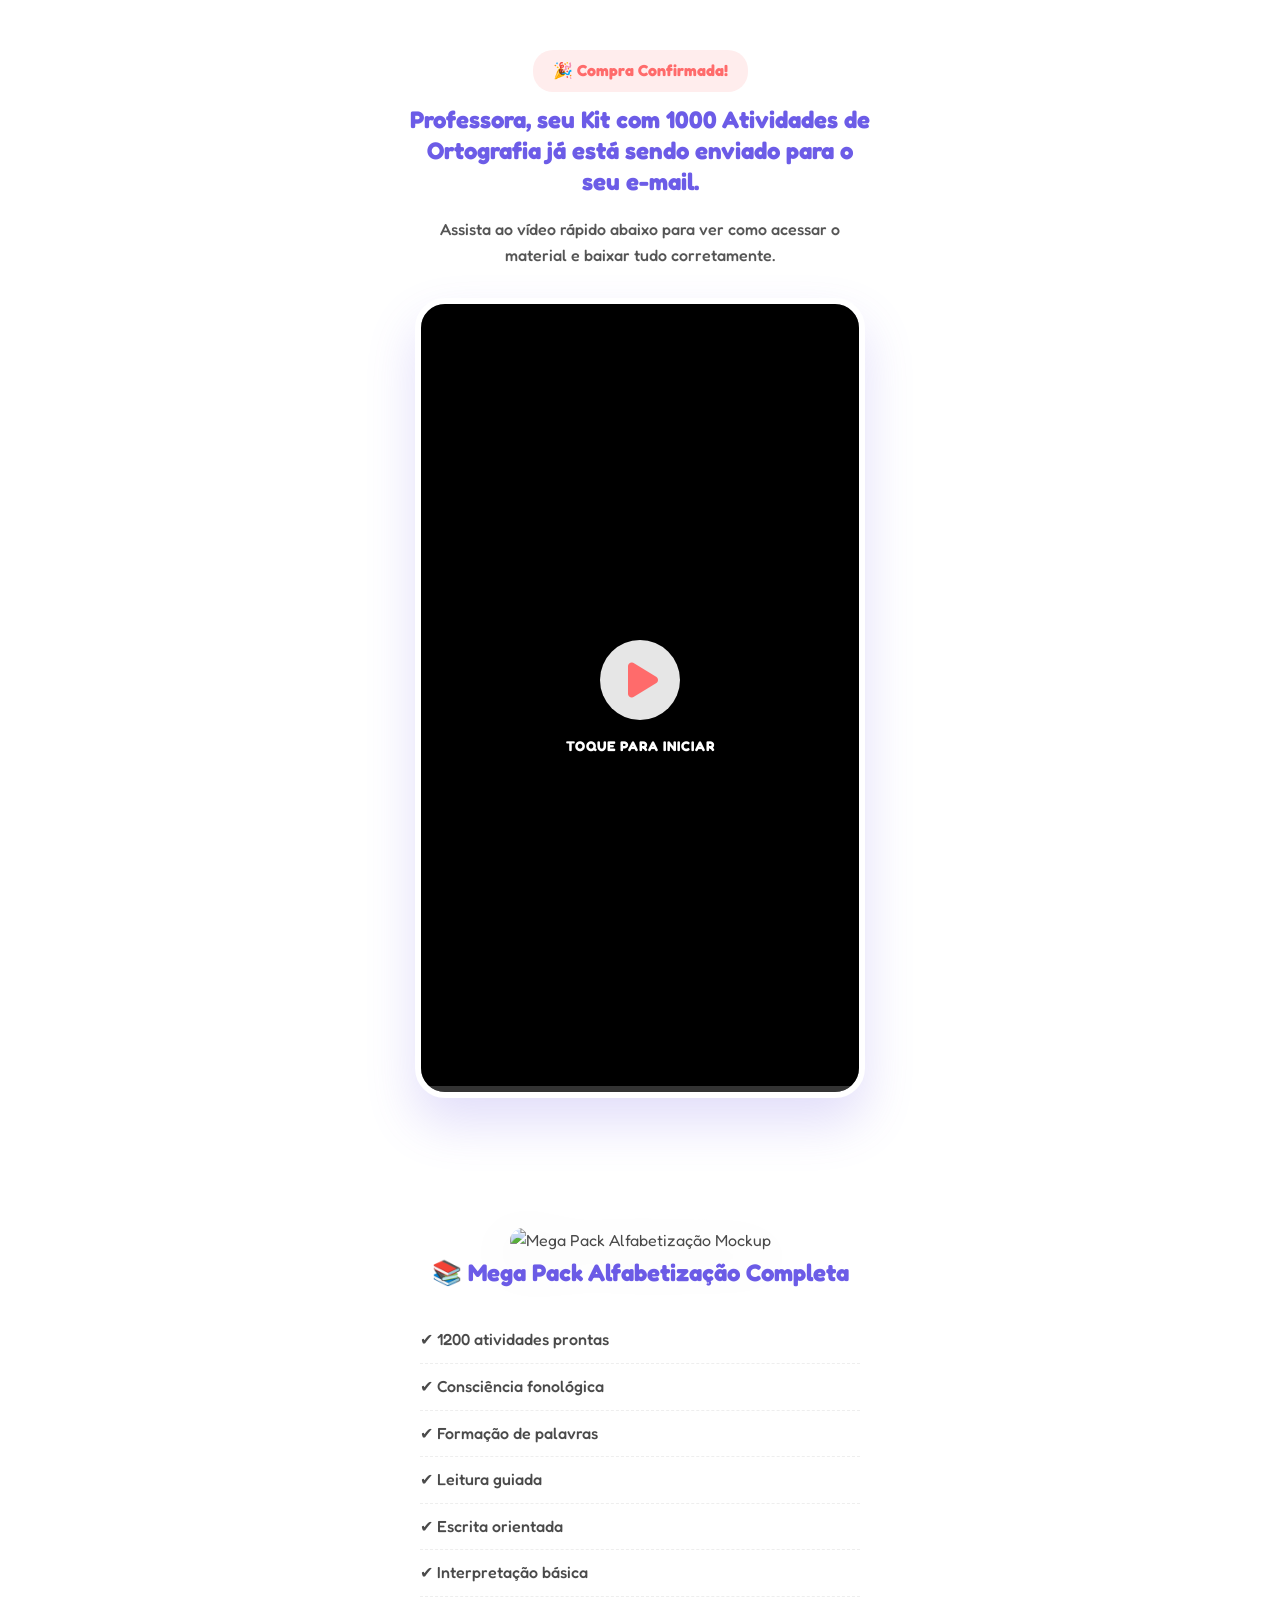
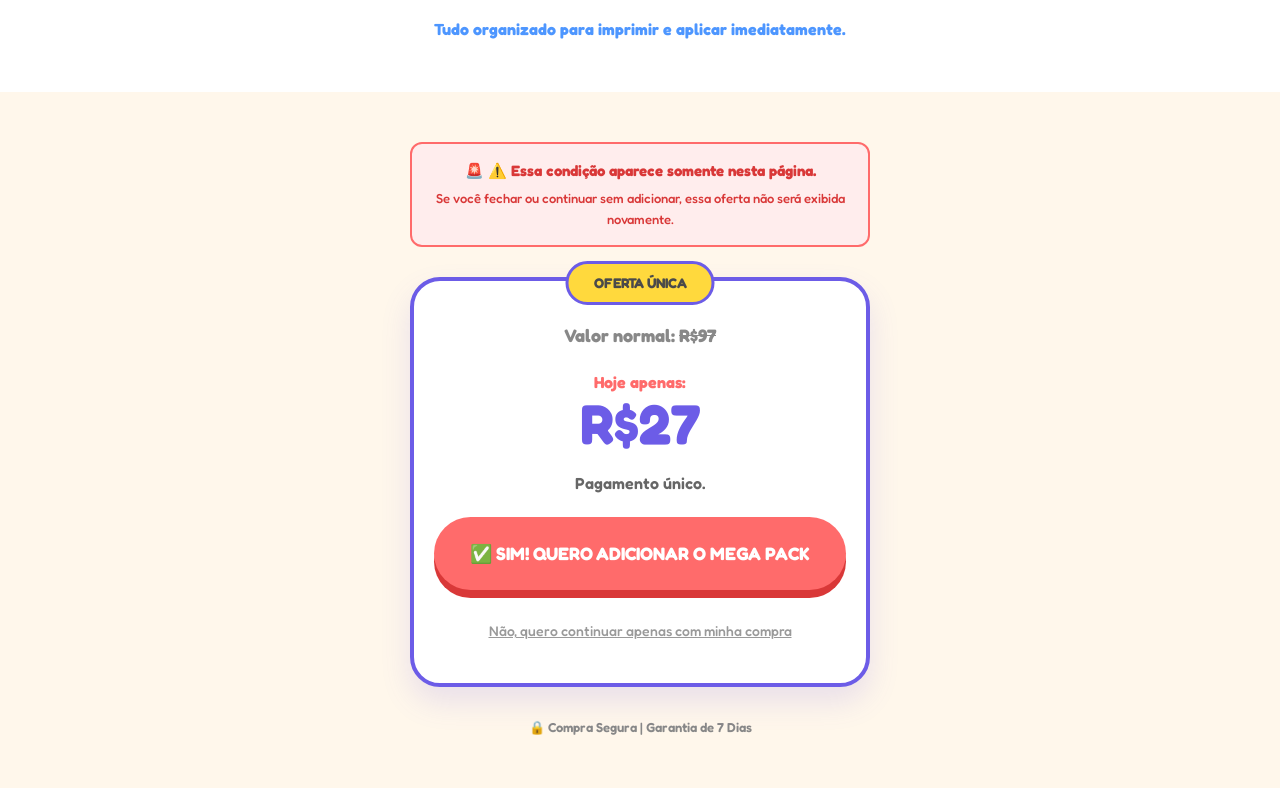
==== index.html @ 6970da21 "Update index.html" ====
<!DOCTYPE html>
<html lang="pt-br">

<head>
    <meta charset="UTF-8">
    <meta name="viewport" content="width=device-width, initial-scale=1.0, maximum-scale=1.0, user-scalable=no">
    <title>Oferta Especial - Mega Pack Alfabetização</title>
    <link rel="preconnect" href="https://fonts.googleapis.com">
    <link rel="preconnect" href="https://fonts.gstatic.com" crossorigin>
    <link
        href="https://fonts.googleapis.com/css2?family=Fredoka:wght@400;500;600;700&family=Lexend:wght@300;400;600;800&display=swap"
        rel="stylesheet">
    <link rel="stylesheet" href="https://cdnjs.cloudflare.com/ajax/libs/font-awesome/6.0.0/css/all.min.css">
    <link rel="stylesheet" href="style.css">

    <!-- Utmify Scripts -->
    <script src="https://cdn.utmify.com.br/scripts/utms/latest.js" data-utmify-prevent-xcod-sck
        data-utmify-prevent-subids async defer></script>
    <script>
        window.pixelId = "69a5c785768a4f2d3454760c";
        var a = document.createElement("script");
        a.setAttribute("async", "");
        a.setAttribute("defer", "");
        a.setAttribute("src", "https://cdn.utmify.com.br/scripts/pixel/pixel.js");
        document.head.appendChild(a);
    </script>
</head>

<body>

    <!-- 1. HEADLINE (CONFIRMAÇÃO + PREPARAÇÃO) -->
    <header class="section hero confirmation">
        <div class="container">
            <p class="pre-headline">🎉 Compra Confirmada!</p>
            <h1 class="headline">Professora, seu Kit com 1000 Atividades de Ortografia já está sendo enviado para o seu
                e-mail.</h1>
            <p class="subheadline">Assista ao vídeo rápido abaixo para ver como acessar o material e baixar tudo
                corretamente.</p>

            <!-- 2. MINI VSL -->
            <div class="video-container">
                <video id="vsl-video" preload="metadata" playsinline>
                    <source src="vslobrigado.mp4" type="video/mp4">
                    Seu navegador não suporta vídeos.
                </video>

                <!-- Play Overlay -->
                <div id="play-overlay" class="vsl-overlay active">
                    <div class="play-button">
                        <i class="fas fa-play"></i>
                    </div>
                    <p>Toque para iniciar</p>
                </div>

                <!-- Pause State Indicator -->
                <div id="pause-overlay" class="vsl-overlay inactive">
                    <p>Clique para continuar assistindo</p>
                </div>

                <!-- Progress Bar Container -->
                <div class="progress-container">
                    <div id="video-progress" class="progress-bar"></div>
                </div>
            </div>
        </div>
    </header>

    <!-- 3. SEÇÃO VISUAL DO PRODUTO -->
    <section class="section solution product-presentation">
        <div class="container">
            <div class="main-image-container">
                <img src="https://i.imgur.com/roIaT42.png" alt="Mega Pack Alfabetização Mockup" class="main-mockup">
            </div>

            <h2 class="section-title">📚 Mega Pack Alfabetização Completa</h2>
            <ul class="check-bullets modern-list">
                <li>✔ 1200 atividades prontas</li>
                <li>✔ Consciência fonológica</li>
                <li>✔ Formação de palavras</li>
                <li>✔ Leitura guiada</li>
                <li>✔ Escrita orientada</li>
                <li>✔ Interpretação básica</li>
            </ul>
            <p class="closing-statement">Tudo organizado para imprimir e aplicar imediatamente.</p>
        </div>
    </section>

    <!-- 4. OFERTA / 5. URGÊNCIA -->
    <section id="oferta" class="section offer upsell-offer">
        <div class="container">
            <div class="urgency-banner">
                <p>🚨 ⚠️ Essa condição aparece somente nesta página.</p>
                <p class="small">Se você fechar ou continuar sem adicionar, essa oferta não será exibida novamente.</p>
            </div>

            <div class="plan-card premium upsell-card">
                <div class="best-value">OFERTA ÚNICA</div>
                <h3 class="plan-name">Valor normal: <span class="old-price-line">R$97</span></h3>
                <div class="plan-price">
                    <span class="info-label">Hoje apenas:</span>
                    <span class="price-value">R$27</span>
                </div>
                <p class="payment-info">Pagamento único.</p>

                <!-- 6. BOTÕES -->
                <a href="https://www.ggcheckout.com/checkout/v5/a3pT1JAjttozVhWtSZjV" class="cta-button pulse big-cta">✅ SIM!
                    QUERO ADICIONAR O MEGA PACK</a>
                <a href="#" class="decline-link">Não, quero continuar apenas com minha compra</a>
            </div>

            <p class="microcopy">🔒 Compra Segura | Garantia de 7 Dias</p>
        </div>
    </section>

    <script src="scripts.js"></script>
</body>


</html>
---- style.css ----
:root {
    --primary: #FF6B6B;
    /* Playful Red/Coral */
    --secondary: #4D96FF;
    /* Sky Blue */
    --accent: #FFD93D;
    /* Sunny Yellow */
    --text: #4A4A4A;
    /* Softer text color */
    --light-bg: #F4F7FE;
    /* Soft light blue/grey bg */
    --dark-bg: #6C5CE7;
    /* Playful Purple */
    --danger: #FF6B6B;
    --success: #1DD1A1;
    /* Fun Green */
    --white: #FFFFFF;
    --shadow: 0 8px 25px rgba(0, 0, 0, 0.08);
}

* {
    margin: 0;
    padding: 0;
    box-sizing: border-box;
    -webkit-tap-highlight-color: transparent;
}

html {
    scroll-behavior: smooth;
}

body {
    font-family: 'Fredoka', 'Lexend', sans-serif;
    color: var(--text);
    background: var(--light-bg);
    line-height: 1.6;
    overflow-x: hidden;
}

.container {
    width: 100%;
    max-width: 500px;
    margin: 0 auto;
    padding: 0 20px;
}

.section {
    padding: 50px 0;
    text-align: center;
    position: relative;
    background: var(--white);
}

/* Typography */
.headline {
    font-size: 24px;
    font-weight: 700;
    line-height: 1.3;
    margin-bottom: 20px;
    color: var(--dark-bg);
}

.pre-headline {
    font-size: 16px;
    color: var(--primary);
    font-weight: 700;
    margin-bottom: 12px;
    background: #FFEDED;
    display: inline-block;
    padding: 8px 20px;
    border-radius: 20px;
}

.subheadline {
    font-size: 16px;
    color: #555;
    margin-bottom: 30px;
    font-weight: 500;
}

.section-title {
    font-size: 24px;
    font-weight: 700;
    margin-bottom: 25px;
    color: var(--dark-bg);
}

/* VSL Container */
.video-container {
    max-width: 450px;
    margin: 30px auto;
    position: relative;
    border-radius: 30px;
    box-shadow: 0 25px 50px rgba(108, 92, 231, 0.2);
    background: #000;
    border: 6px solid #fff;
    overflow: hidden;
    aspect-ratio: 9/16;
    cursor: pointer;
}

#vsl-video {
    width: 100%;
    height: 100%;
    object-fit: cover;
}

.vsl-overlay {
    position: absolute;
    top: 0;
    left: 0;
    width: 100%;
    height: 100%;
    display: flex;
    flex-direction: column;
    justify-content: center;
    align-items: center;
    background: rgba(0, 0, 0, 0.4);
    transition: opacity 0.3s ease, visibility 0.3s ease;
    z-index: 5;
}

.vsl-overlay.active {
    opacity: 1;
    visibility: visible;
}

.vsl-overlay.inactive {
    opacity: 0;
    visibility: hidden;
    pointer-events: none;
}

.play-button {
    width: 80px;
    height: 80px;
    background: rgba(255, 255, 255, 0.9);
    border-radius: 50%;
    display: flex;
    justify-content: center;
    align-items: center;
    margin-bottom: 15px;
    box-shadow: 0 0 20px rgba(0, 0, 0, 0.2);
}

.play-button i {
    color: var(--primary);
    font-size: 2.5rem;
    margin-left: 5px;
}

.vsl-overlay p {
    color: white;
    font-weight: 800;
    text-transform: uppercase;
    letter-spacing: 1px;
    text-shadow: 0 2px 4px rgba(0, 0, 0, 0.5);
    font-size: 14px;
}

.progress-container {
    position: absolute;
    bottom: 0;
    left: 0;
    width: 100%;
    height: 6px;
    background: rgba(255, 255, 255, 0.2);
    z-index: 10;
}

.progress-bar {
    width: 0%;
    height: 100%;
    background: var(--success);
    transition: width 0.1s linear;
}

.main-mockup {
    max-width: 100%;
    height: auto;
    border-radius: 16px;
    filter: drop-shadow(0 15px 25px rgba(0, 0, 0, 0.12));
    animation: float-mockup 5s ease-in-out infinite;
}

@keyframes float-mockup {
    0% {
        transform: translateY(0px) rotate(0deg);
    }

    50% {
        transform: translateY(-12px) rotate(1deg);
    }

    100% {
        transform: translateY(0px) rotate(0deg);
    }
}

/* Horizontal List for Product */
.modern-list {
    list-style: none;
    text-align: left;
    margin: 20px 0;
    padding: 0 10px;
}

.modern-list li {
    padding: 10px 0;
    border-bottom: 1px dashed #eee;
    font-weight: 500;
    color: var(--text);
}

.closing-statement {
    font-weight: 700;
    color: var(--secondary);
    margin-top: 15px;
}

/* Offer & Urgency */
.upsell-offer {
    background: #FFF7EB;
}

.urgency-banner {
    background: #FFEDED;
    border: 2px solid var(--primary);
    padding: 15px;
    border-radius: 12px;
    margin-bottom: 30px;
    color: #D93838;
}

.urgency-banner p {
    font-weight: 700;
    font-size: 15px;
}

.urgency-banner .small {
    font-size: 13px;
    font-weight: 500;
    margin-top: 5px;
}

.upsell-card {
    background: #fff;
    padding: 40px 20px;
    border-radius: 30px;
    border: 4px solid var(--dark-bg);
    position: relative;
    box-shadow: 0 15px 30px rgba(108, 92, 231, 0.15);
}

.best-value {
    position: absolute;
    top: -20px;
    left: 50%;
    transform: translateX(-50%);
    background: var(--accent);
    color: var(--text);
    padding: 8px 25px;
    border-radius: 30px;
    font-size: 14px;
    font-weight: 800;
    border: 3px solid var(--dark-bg);
    white-space: nowrap;
}

.plan-name {
    font-size: 18px;
    color: #888;
}

.old-price-line {
    text-decoration: line-through;
}

.plan-price {
    display: flex;
    flex-direction: column;
    margin: 20px 0;
}

.price-value {
    font-size: 56px;
    font-weight: 800;
    color: var(--dark-bg);
    line-height: 1;
}

.info-label {
    font-size: 16px;
    font-weight: 700;
    color: var(--primary);
}

.payment-info {
    font-weight: 600;
    color: #666;
    margin-bottom: 20px;
}

/* Buttons */
.cta-button {
    display: block;
    width: 100%;
    padding: 22px;
    background: var(--primary);
    color: var(--white);
    text-decoration: none;
    font-weight: 700;
    font-size: 18px;
    border-radius: 100px;
    box-shadow: 0 8px 0 #D93838;
    margin: 20px 0;
    transition: all 0.1s ease;
    text-transform: uppercase;
}

.cta-button:active {
    transform: translateY(8px);
    box-shadow: 0 0px 0 #D93838;
}

.cta-button.pulse {
    animation: bounce-pulse 2s infinite;
}

@keyframes bounce-pulse {

    0%,
    100% {
        transform: scale(1);
    }

    50% {
        transform: scale(1.04);
    }
}

.decline-link {
    display: inline-block;
    color: #999;
    text-decoration: underline;
    font-size: 14px;
    font-weight: 500;
    margin-top: 10px;
}

.microcopy {
    font-size: 13px;
    font-weight: 600;
    color: #888;
    margin-top: 30px;
}

/* Responsive adjustments */
@media (max-width: 400px) {
    .headline {
        font-size: 20px;
    }

    .price-value {
        font-size: 48px;
    }
}
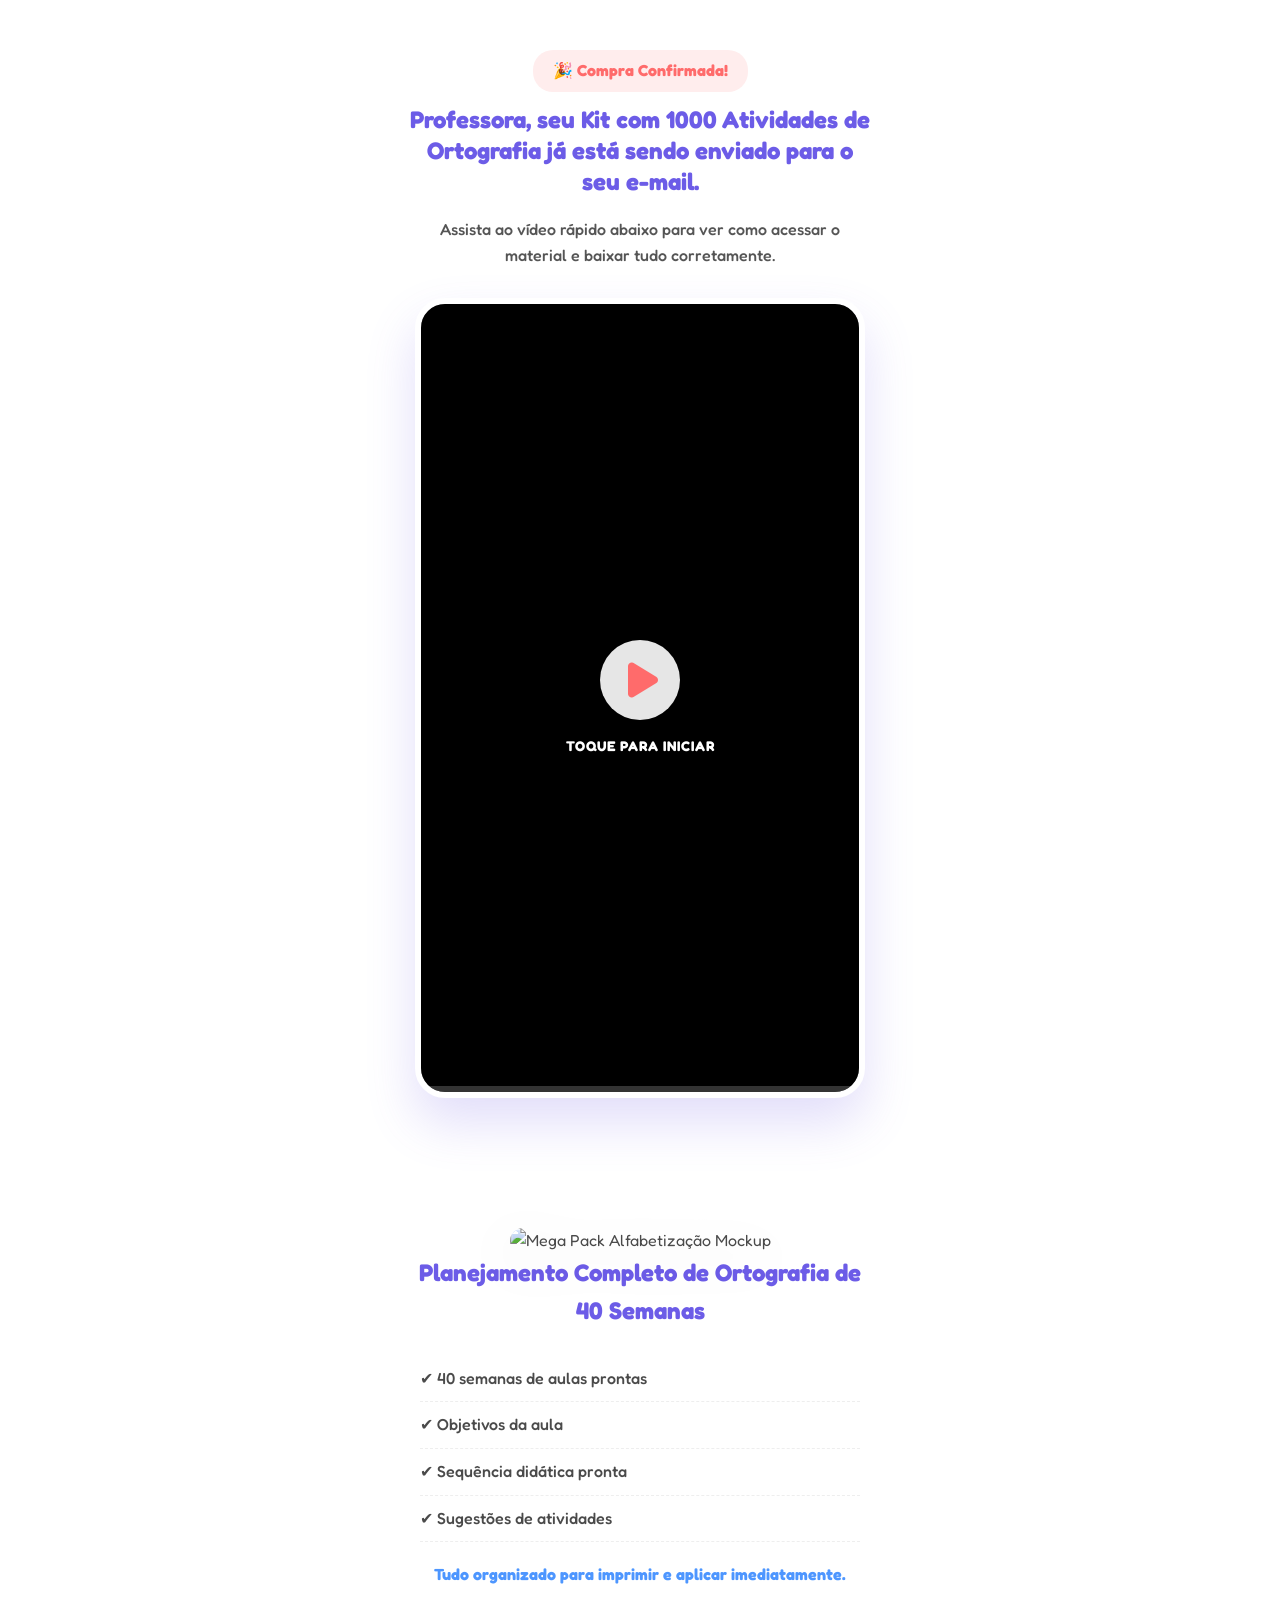
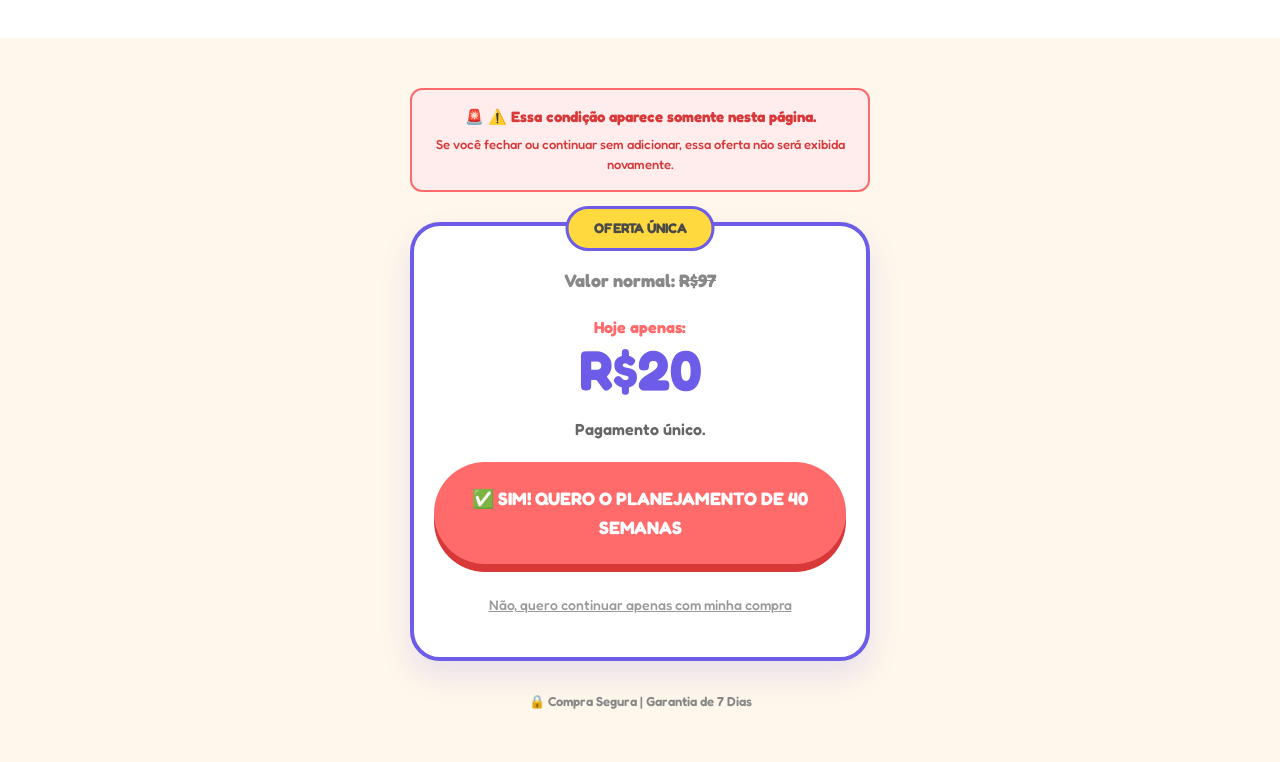
==== commit 7c11f31a: "Update index.html" ====
--- a/index.html
+++ b/index.html
@@ -4,7 +4,7 @@
 <head>
     <meta charset="UTF-8">
     <meta name="viewport" content="width=device-width, initial-scale=1.0, maximum-scale=1.0, user-scalable=no">
-    <title>Oferta Especial - Mega Pack Alfabetização</title>
+    <title>Oferta Especial - Planejamento Completo de Ortografia</title>
     <link rel="preconnect" href="https://fonts.googleapis.com">
     <link rel="preconnect" href="https://fonts.gstatic.com" crossorigin>
     <link
@@ -72,14 +72,12 @@
                 <img src="https://i.imgur.com/roIaT42.png" alt="Mega Pack Alfabetização Mockup" class="main-mockup">
             </div>
 
-            <h2 class="section-title">📚 Mega Pack Alfabetização Completa</h2>
+            <h2 class="section-title">Planejamento Completo de Ortografia de 40 Semanas</h2>
             <ul class="check-bullets modern-list">
-                <li>✔ 1200 atividades prontas</li>
-                <li>✔ Consciência fonológica</li>
-                <li>✔ Formação de palavras</li>
-                <li>✔ Leitura guiada</li>
-                <li>✔ Escrita orientada</li>
-                <li>✔ Interpretação básica</li>
+                <li>✔ 40 semanas de aulas prontas</li>
+                <li>✔ Objetivos da aula</li>
+                <li>✔ Sequência didática pronta</li>
+                <li>✔ Sugestões de atividades</li>
             </ul>
             <p class="closing-statement">Tudo organizado para imprimir e aplicar imediatamente.</p>
         </div>
@@ -98,13 +96,13 @@
                 <h3 class="plan-name">Valor normal: <span class="old-price-line">R$97</span></h3>
                 <div class="plan-price">
                     <span class="info-label">Hoje apenas:</span>
-                    <span class="price-value">R$27</span>
+                    <span class="price-value">R$20</span>
                 </div>
                 <p class="payment-info">Pagamento único.</p>
 
                 <!-- 6. BOTÕES -->
-                <a href="https://www.ggcheckout.com/checkout/v5/a3pT1JAjttozVhWtSZjV" class="cta-button pulse big-cta">✅ SIM!
-                    QUERO ADICIONAR O MEGA PACK</a>
+                <a href="https://checkout.simplesdigital.shop/VCCL1O8SCUGG" class="cta-button pulse big-cta">✅ SIM!
+                    QUERO O PLANEJAMENTO DE 40 SEMANAS</a>
                 <a href="#" class="decline-link">Não, quero continuar apenas com minha compra</a>
             </div>
 
@@ -118,3 +116,5 @@
 
 </html>
 
+
+
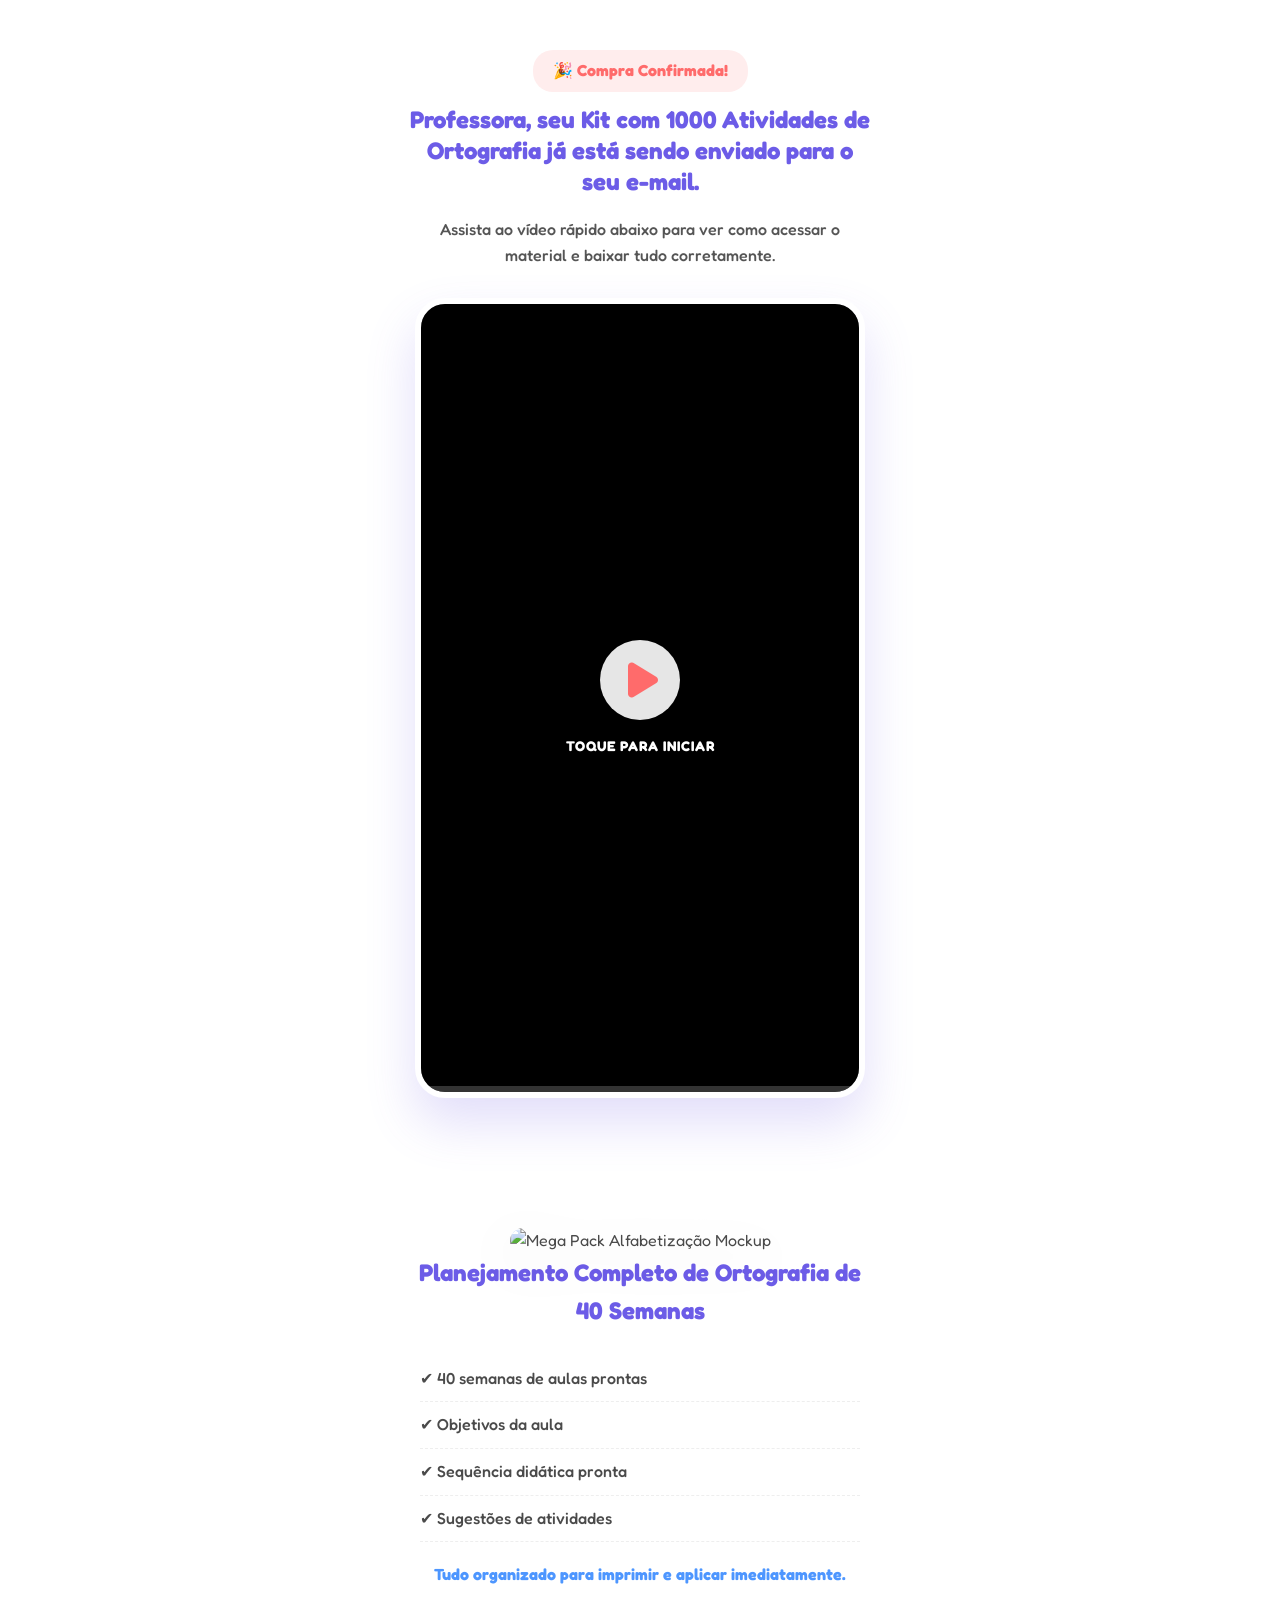
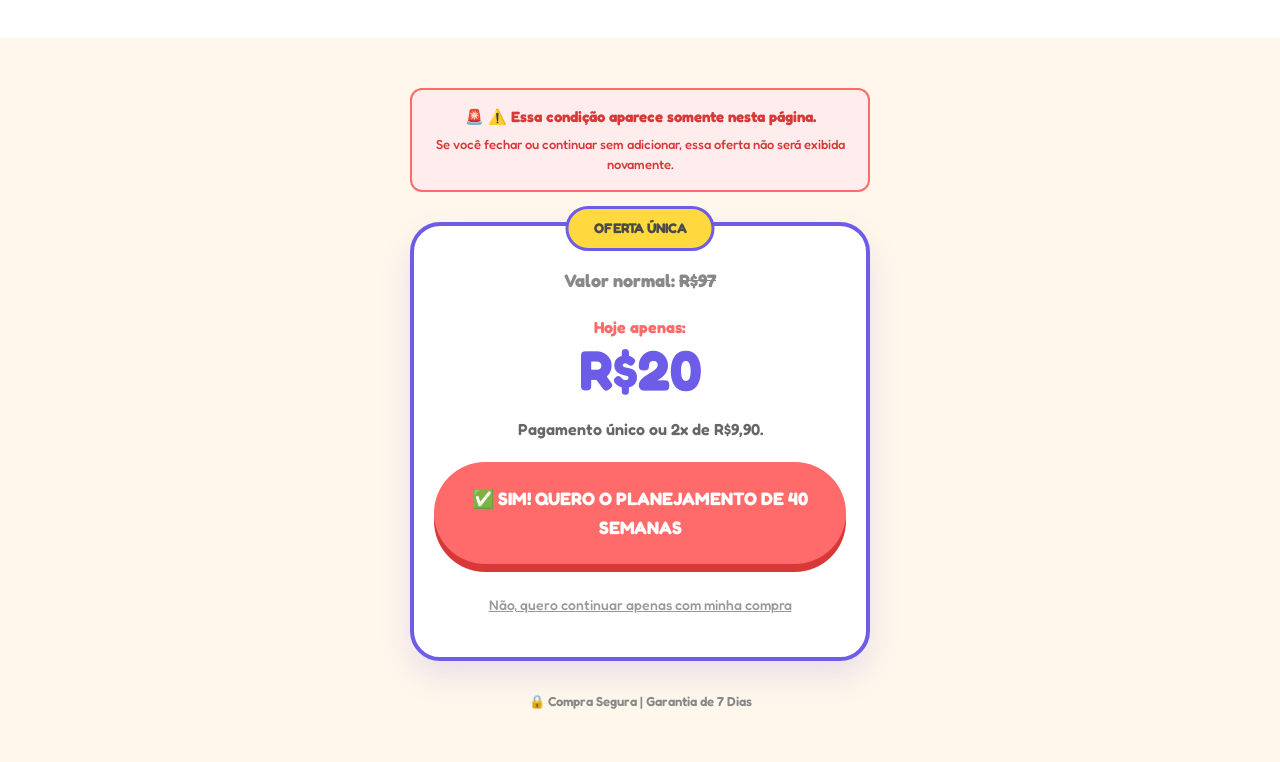
==== commit 159c856a: "Update index.html" ====
--- a/index.html
+++ b/index.html
@@ -98,7 +98,7 @@
                     <span class="info-label">Hoje apenas:</span>
                     <span class="price-value">R$20</span>
                 </div>
-                <p class="payment-info">Pagamento único.</p>
+                <p class="payment-info">Pagamento único ou 2x de R$9,90.</p>
 
                 <!-- 6. BOTÕES -->
                 <a href="https://checkout.simplesdigital.shop/VCCL1O8SCUGG" class="cta-button pulse big-cta">✅ SIM!
@@ -118,3 +118,4 @@
 
 
 
+
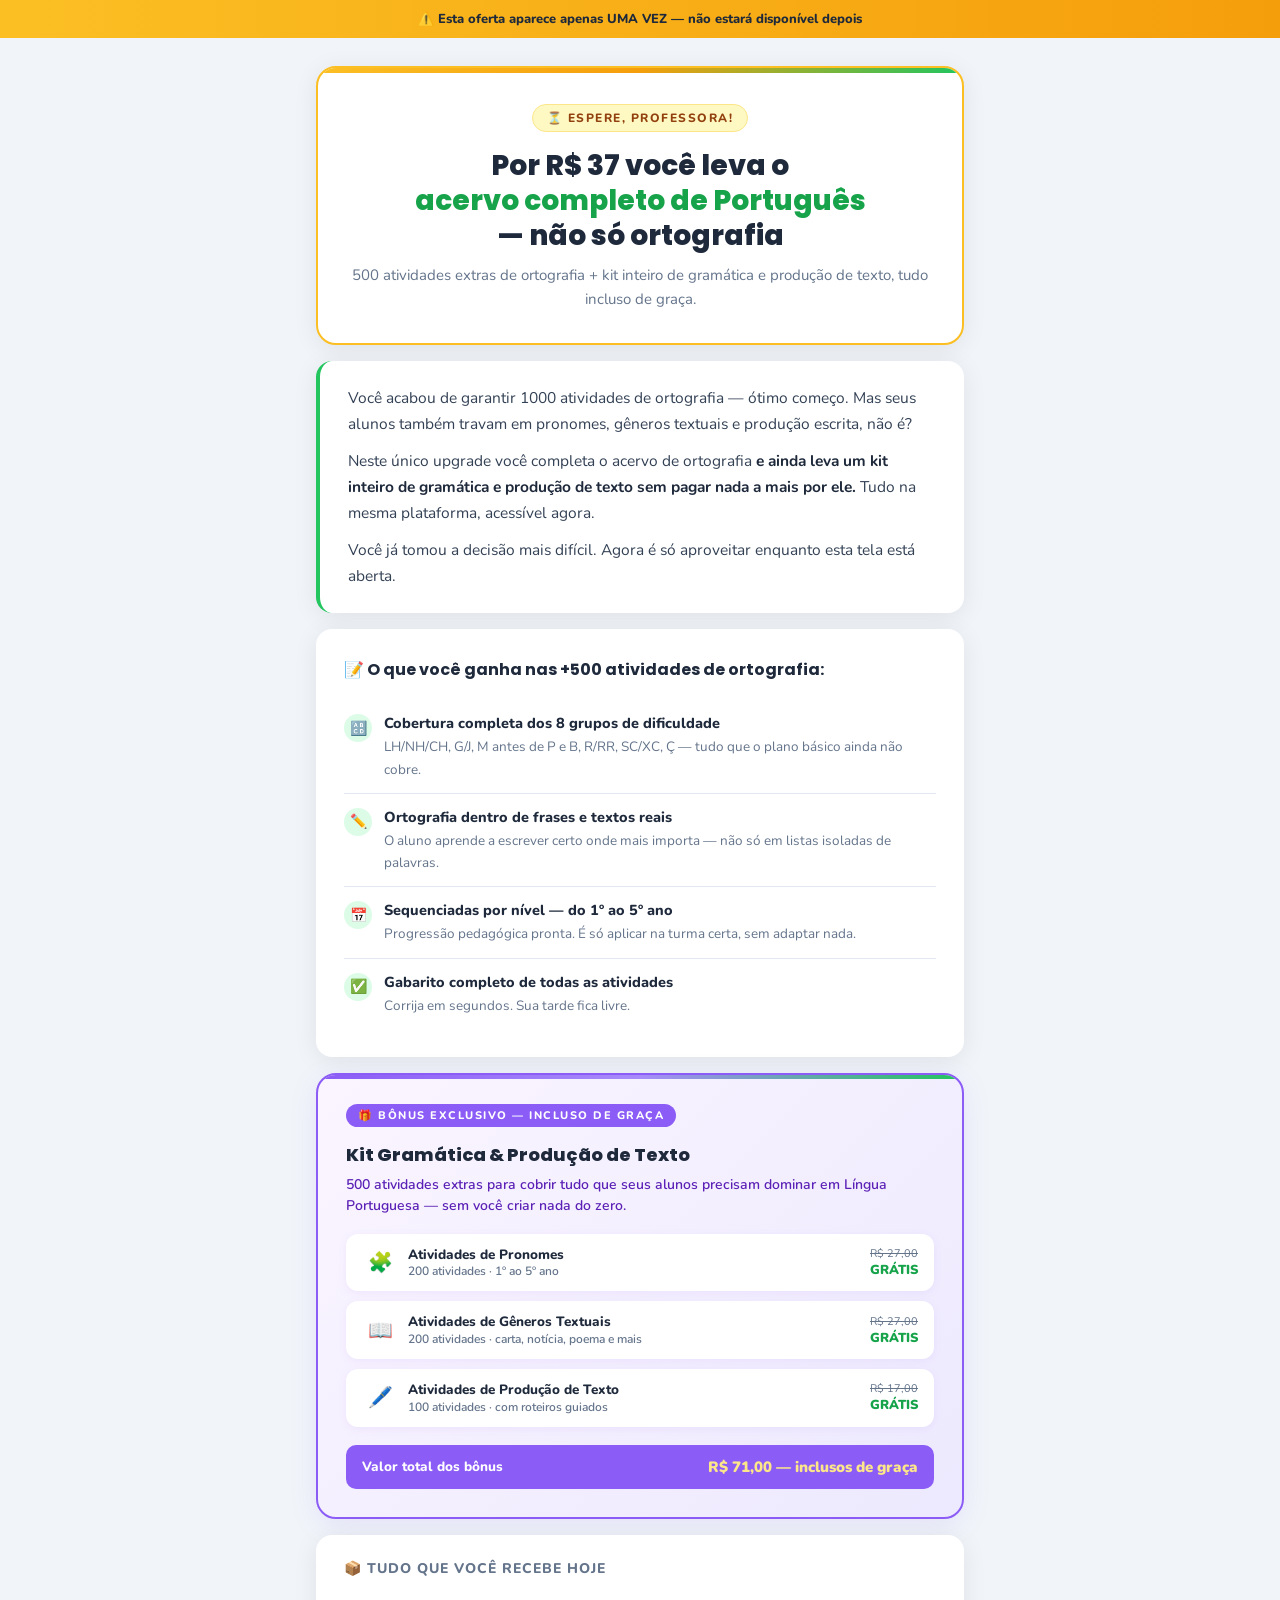
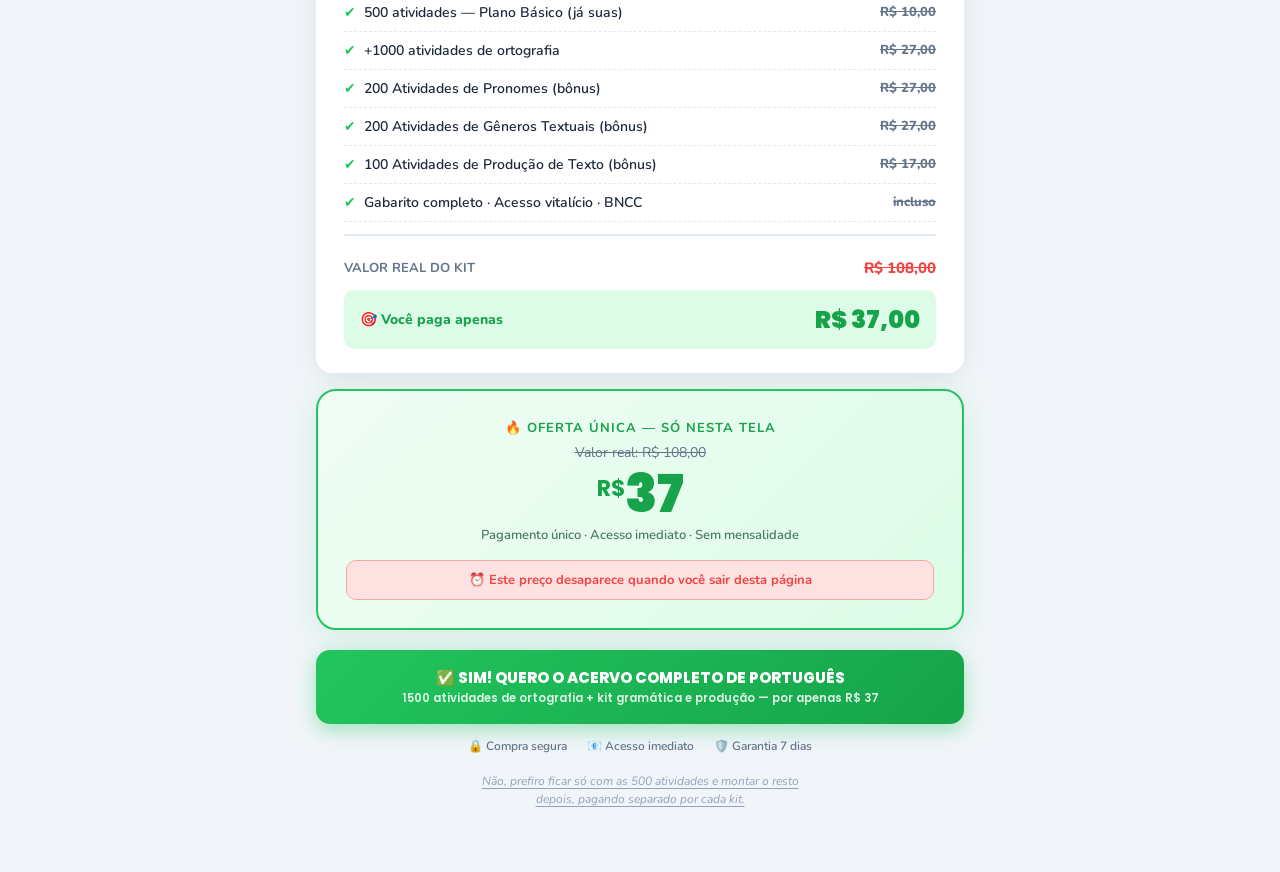
==== commit cf8b8acd: "Add files via upload" ====
--- a/index.html
+++ b/index.html
@@ -1,121 +1,962 @@
-<!DOCTYPE html>
-<html lang="pt-br">
-
-<head>
-    <meta charset="UTF-8">
-    <meta name="viewport" content="width=device-width, initial-scale=1.0, maximum-scale=1.0, user-scalable=no">
-    <title>Oferta Especial - Planejamento Completo de Ortografia</title>
-    <link rel="preconnect" href="https://fonts.googleapis.com">
-    <link rel="preconnect" href="https://fonts.gstatic.com" crossorigin>
-    <link
-        href="https://fonts.googleapis.com/css2?family=Fredoka:wght@400;500;600;700&family=Lexend:wght@300;400;600;800&display=swap"
-        rel="stylesheet">
-    <link rel="stylesheet" href="https://cdnjs.cloudflare.com/ajax/libs/font-awesome/6.0.0/css/all.min.css">
-    <link rel="stylesheet" href="style.css">
-
-    <!-- Utmify Scripts -->
-    <script src="https://cdn.utmify.com.br/scripts/utms/latest.js" data-utmify-prevent-xcod-sck
-        data-utmify-prevent-subids async defer></script>
-    <script>
-        window.pixelId = "69a5c785768a4f2d3454760c";
-        var a = document.createElement("script");
-        a.setAttribute("async", "");
-        a.setAttribute("defer", "");
-        a.setAttribute("src", "https://cdn.utmify.com.br/scripts/pixel/pixel.js");
-        document.head.appendChild(a);
-    </script>
-</head>
-
-<body>
-
-    <!-- 1. HEADLINE (CONFIRMAÇÃO + PREPARAÇÃO) -->
-    <header class="section hero confirmation">
-        <div class="container">
-            <p class="pre-headline">🎉 Compra Confirmada!</p>
-            <h1 class="headline">Professora, seu Kit com 1000 Atividades de Ortografia já está sendo enviado para o seu
-                e-mail.</h1>
-            <p class="subheadline">Assista ao vídeo rápido abaixo para ver como acessar o material e baixar tudo
-                corretamente.</p>
-
-            <!-- 2. MINI VSL -->
-            <div class="video-container">
-                <video id="vsl-video" preload="metadata" playsinline>
-                    <source src="vslobrigado.mp4" type="video/mp4">
-                    Seu navegador não suporta vídeos.
-                </video>
-
-                <!-- Play Overlay -->
-                <div id="play-overlay" class="vsl-overlay active">
-                    <div class="play-button">
-                        <i class="fas fa-play"></i>
-                    </div>
-                    <p>Toque para iniciar</p>
-                </div>
-
-                <!-- Pause State Indicator -->
-                <div id="pause-overlay" class="vsl-overlay inactive">
-                    <p>Clique para continuar assistindo</p>
-                </div>
-
-                <!-- Progress Bar Container -->
-                <div class="progress-container">
-                    <div id="video-progress" class="progress-bar"></div>
-                </div>
-            </div>
-        </div>
-    </header>
-
-    <!-- 3. SEÇÃO VISUAL DO PRODUTO -->
-    <section class="section solution product-presentation">
-        <div class="container">
-            <div class="main-image-container">
-                <img src="https://i.imgur.com/roIaT42.png" alt="Mega Pack Alfabetização Mockup" class="main-mockup">
-            </div>
-
-            <h2 class="section-title">Planejamento Completo de Ortografia de 40 Semanas</h2>
-            <ul class="check-bullets modern-list">
-                <li>✔ 40 semanas de aulas prontas</li>
-                <li>✔ Objetivos da aula</li>
-                <li>✔ Sequência didática pronta</li>
-                <li>✔ Sugestões de atividades</li>
-            </ul>
-            <p class="closing-statement">Tudo organizado para imprimir e aplicar imediatamente.</p>
-        </div>
-    </section>
-
-    <!-- 4. OFERTA / 5. URGÊNCIA -->
-    <section id="oferta" class="section offer upsell-offer">
-        <div class="container">
-            <div class="urgency-banner">
-                <p>🚨 ⚠️ Essa condição aparece somente nesta página.</p>
-                <p class="small">Se você fechar ou continuar sem adicionar, essa oferta não será exibida novamente.</p>
-            </div>
-
-            <div class="plan-card premium upsell-card">
-                <div class="best-value">OFERTA ÚNICA</div>
-                <h3 class="plan-name">Valor normal: <span class="old-price-line">R$97</span></h3>
-                <div class="plan-price">
-                    <span class="info-label">Hoje apenas:</span>
-                    <span class="price-value">R$20</span>
-                </div>
-                <p class="payment-info">Pagamento único ou 2x de R$9,90.</p>
-
-                <!-- 6. BOTÕES -->
-                <a href="https://checkout.simplesdigital.shop/VCCL1O8SCUGG" class="cta-button pulse big-cta">✅ SIM!
-                    QUERO O PLANEJAMENTO DE 40 SEMANAS</a>
-                <a href="#" class="decline-link">Não, quero continuar apenas com minha compra</a>
-            </div>
-
-            <p class="microcopy">🔒 Compra Segura | Garantia de 7 Dias</p>
-        </div>
-    </section>
-
-    <script src="scripts.js"></script>
-</body>
-
-
-</html>
-
-
-
-
+<!DOCTYPE html>
+<html lang="pt-BR">
+
+<head>
+  <meta charset="UTF-8" />
+  <meta name="viewport" content="width=device-width, initial-scale=1.0" />
+  <title>Espere! Seu Kit Ainda Está Incompleto</title>
+  <style>
+    @import url('https://fonts.googleapis.com/css2?family=Nunito:wght@400;600;700;800;900&family=Poppins:wght@400;600;700;800&display=swap');
+
+    :root {
+      --green: #22c55e;
+      --green-dark: #16a34a;
+      --green-light: #dcfce7;
+      --yellow: #fbbf24;
+      --yellow-light: #fef9c3;
+      --red: #ef4444;
+      --red-light: #fee2e2;
+      --purple: #8b5cf6;
+      --purple-light: #ede9fe;
+      --dark: #1e293b;
+      --gray: #64748b;
+      --white: #ffffff;
+      --border: #e2e8f0;
+      --shadow: 0 4px 24px rgba(0, 0, 0, 0.08);
+    }
+
+    * {
+      box-sizing: border-box;
+      margin: 0;
+      padding: 0;
+    }
+
+    body {
+      font-family: 'Nunito', sans-serif;
+      background: #f1f5f9;
+      color: var(--dark);
+      min-height: 100vh;
+    }
+
+    .top-badge {
+      background: linear-gradient(90deg, #fbbf24, #f59e0b);
+      text-align: center;
+      padding: 10px 16px;
+      font-size: 13px;
+      font-weight: 800;
+      color: #1e293b;
+    }
+
+    .container {
+      max-width: 680px;
+      margin: 0 auto;
+      padding: 0 16px 60px;
+    }
+
+    /* HEADLINE */
+    .headline-block {
+      background: var(--white);
+      border-radius: 20px;
+      padding: 36px 28px 32px;
+      margin-top: 28px;
+      text-align: center;
+      border: 2px solid var(--yellow);
+      box-shadow: var(--shadow);
+      position: relative;
+      overflow: hidden;
+    }
+
+    .headline-block::before {
+      content: '';
+      position: absolute;
+      top: 0;
+      left: 0;
+      right: 0;
+      height: 5px;
+      background: linear-gradient(90deg, #fbbf24, #f59e0b, #22c55e);
+    }
+
+    .wait-tag {
+      display: inline-block;
+      background: var(--yellow-light);
+      color: #92400e;
+      font-size: 12px;
+      font-weight: 800;
+      text-transform: uppercase;
+      letter-spacing: 1.5px;
+      padding: 5px 14px;
+      border-radius: 50px;
+      margin-bottom: 16px;
+      border: 1px solid #fde68a;
+    }
+
+    .headline-block h1 {
+      font-family: 'Poppins', sans-serif;
+      font-size: clamp(20px, 5vw, 28px);
+      font-weight: 800;
+      line-height: 1.25;
+      color: var(--dark);
+    }
+
+    .headline-block h1 span {
+      color: var(--green-dark);
+    }
+
+    .headline-sub {
+      font-size: 15px;
+      color: var(--gray);
+      margin-top: 10px;
+      line-height: 1.6;
+    }
+
+    /* TRANSITION */
+    .transition-block {
+      background: var(--white);
+      border-radius: 16px;
+      padding: 24px 28px;
+      margin-top: 16px;
+      border-left: 4px solid var(--green);
+      box-shadow: var(--shadow);
+    }
+
+    .transition-block p {
+      font-size: 15.5px;
+      line-height: 1.7;
+      color: #334155;
+    }
+
+    .transition-block p+p {
+      margin-top: 10px;
+    }
+
+    .transition-block strong {
+      color: var(--dark);
+    }
+
+    /* BULLETS */
+    .bullets-block {
+      background: var(--white);
+      border-radius: 16px;
+      padding: 28px;
+      margin-top: 16px;
+      box-shadow: var(--shadow);
+    }
+
+    .bullets-block h2 {
+      font-family: 'Poppins', sans-serif;
+      font-size: 16px;
+      font-weight: 700;
+      margin-bottom: 18px;
+      color: var(--dark);
+    }
+
+    .bullet-item {
+      display: flex;
+      align-items: flex-start;
+      gap: 12px;
+      padding: 13px 0;
+      border-bottom: 1px solid var(--border);
+    }
+
+    .bullet-item:last-child {
+      border-bottom: none;
+    }
+
+    .bullet-icon {
+      width: 28px;
+      height: 28px;
+      border-radius: 50%;
+      background: var(--green-light);
+      display: flex;
+      align-items: center;
+      justify-content: center;
+      flex-shrink: 0;
+      font-size: 14px;
+      margin-top: 1px;
+    }
+
+    .bullet-text strong {
+      display: block;
+      font-size: 14.5px;
+      font-weight: 800;
+      color: var(--dark);
+      margin-bottom: 2px;
+    }
+
+    .bullet-text span {
+      font-size: 13.5px;
+      color: var(--gray);
+      line-height: 1.5;
+    }
+
+    /* BONUS */
+    .bonus-block {
+      background: linear-gradient(135deg, #faf5ff, var(--purple-light));
+      border: 2px solid var(--purple);
+      border-radius: 20px;
+      padding: 28px;
+      margin-top: 16px;
+      box-shadow: 0 6px 28px rgba(139, 92, 246, 0.12);
+      position: relative;
+      overflow: hidden;
+    }
+
+    .bonus-block::before {
+      content: '';
+      position: absolute;
+      top: 0;
+      left: 0;
+      right: 0;
+      height: 4px;
+      background: linear-gradient(90deg, var(--purple), #a78bfa, #22c55e);
+    }
+
+    .bonus-tag {
+      display: inline-block;
+      background: var(--purple);
+      color: var(--white);
+      font-size: 11px;
+      font-weight: 800;
+      text-transform: uppercase;
+      letter-spacing: 1.5px;
+      padding: 4px 12px;
+      border-radius: 50px;
+      margin-bottom: 14px;
+    }
+
+    .bonus-block h2 {
+      font-family: 'Poppins', sans-serif;
+      font-size: 18px;
+      font-weight: 800;
+      color: var(--dark);
+      margin-bottom: 6px;
+    }
+
+    .bonus-desc {
+      font-size: 14px;
+      color: #5b21b6;
+      margin-bottom: 18px;
+      font-weight: 600;
+      line-height: 1.5;
+    }
+
+    .bonus-items {
+      display: flex;
+      flex-direction: column;
+      gap: 10px;
+      margin-bottom: 18px;
+    }
+
+    .bonus-item {
+      background: var(--white);
+      border-radius: 12px;
+      padding: 12px 16px;
+      display: flex;
+      align-items: center;
+      justify-content: space-between;
+      gap: 12px;
+      box-shadow: 0 2px 8px rgba(139, 92, 246, 0.08);
+    }
+
+    .bonus-item-left {
+      display: flex;
+      align-items: center;
+      gap: 10px;
+    }
+
+    .bonus-item-icon {
+      font-size: 20px;
+      width: 36px;
+      text-align: center;
+      flex-shrink: 0;
+    }
+
+    .bonus-item-name {
+      font-size: 13.5px;
+      font-weight: 800;
+      color: var(--dark);
+      line-height: 1.3;
+    }
+
+    .bonus-item-qty {
+      font-size: 12px;
+      color: var(--gray);
+      font-weight: 600;
+    }
+
+    .bonus-item-price {
+      text-align: right;
+      flex-shrink: 0;
+    }
+
+    .bonus-item-price .original {
+      font-size: 11px;
+      color: var(--gray);
+      text-decoration: line-through;
+    }
+
+    .bonus-item-price .free {
+      font-size: 13px;
+      font-weight: 900;
+      color: var(--green-dark);
+    }
+
+    .bonus-total-bar {
+      background: var(--purple);
+      color: var(--white);
+      border-radius: 10px;
+      padding: 12px 16px;
+      display: flex;
+      align-items: center;
+      justify-content: space-between;
+      font-size: 13.5px;
+      font-weight: 800;
+    }
+
+    .bonus-total-bar .total-value {
+      font-size: 15px;
+      font-weight: 900;
+      color: #fde68a;
+    }
+
+    /* VALUE TABLE */
+    .value-table {
+      background: var(--white);
+      border-radius: 16px;
+      padding: 24px 28px;
+      margin-top: 16px;
+      box-shadow: var(--shadow);
+    }
+
+    .value-table h3 {
+      font-size: 14px;
+      font-weight: 800;
+      text-transform: uppercase;
+      letter-spacing: 1px;
+      color: var(--gray);
+      margin-bottom: 16px;
+    }
+
+    .vt-row {
+      display: flex;
+      align-items: center;
+      justify-content: space-between;
+      padding: 9px 0;
+      border-bottom: 1px dashed var(--border);
+      font-size: 14px;
+    }
+
+    .vt-row:last-of-type {
+      border-bottom: none;
+    }
+
+    .vt-row .check {
+      color: var(--green);
+      margin-right: 8px;
+    }
+
+    .vt-row .vt-name {
+      color: var(--dark);
+      font-weight: 600;
+      flex: 1;
+    }
+
+    .vt-row .vt-price {
+      font-weight: 800;
+      color: var(--gray);
+      text-decoration: line-through;
+      font-size: 13px;
+    }
+
+    .vt-divider {
+      border: none;
+      border-top: 2px solid var(--border);
+      margin: 12px 0;
+    }
+
+    .vt-total {
+      display: flex;
+      justify-content: space-between;
+      align-items: center;
+      padding: 10px 0 4px;
+    }
+
+    .vt-total .label {
+      font-size: 13px;
+      font-weight: 700;
+      color: var(--gray);
+      text-transform: uppercase;
+    }
+
+    .vt-total .total-crossed {
+      font-size: 15px;
+      font-weight: 800;
+      color: var(--red);
+      text-decoration: line-through;
+    }
+
+    .vt-you-pay {
+      display: flex;
+      justify-content: space-between;
+      align-items: center;
+      background: var(--green-light);
+      border-radius: 10px;
+      padding: 12px 16px;
+      margin-top: 8px;
+    }
+
+    .vt-you-pay .label {
+      font-size: 14px;
+      font-weight: 800;
+      color: var(--green-dark);
+    }
+
+    .vt-you-pay .price {
+      font-family: 'Poppins', sans-serif;
+      font-size: 24px;
+      font-weight: 900;
+      color: var(--green-dark);
+    }
+
+    /* PRICE */
+    .price-block {
+      background: linear-gradient(135deg, #f0fdf4, #dcfce7);
+      border: 2px solid var(--green);
+      border-radius: 20px;
+      padding: 28px;
+      margin-top: 16px;
+      text-align: center;
+      box-shadow: 0 6px 32px rgba(34, 197, 94, 0.15);
+    }
+
+    .price-label {
+      font-size: 13px;
+      font-weight: 700;
+      text-transform: uppercase;
+      letter-spacing: 1px;
+      color: var(--green-dark);
+      margin-bottom: 6px;
+    }
+
+    .price-original {
+      font-size: 14px;
+      color: var(--gray);
+      text-decoration: line-through;
+      margin-bottom: 2px;
+    }
+
+    .price-main {
+      font-family: 'Poppins', sans-serif;
+      font-size: 52px;
+      font-weight: 900;
+      color: var(--green-dark);
+      line-height: 1;
+      margin: 6px 0;
+    }
+
+    .price-main sup {
+      font-size: 22px;
+      font-weight: 700;
+      vertical-align: top;
+      margin-top: 10px;
+      display: inline-block;
+    }
+
+    .price-note {
+      font-size: 13px;
+      color: #4b7c5e;
+      margin-top: 6px;
+      font-weight: 600;
+    }
+
+    .urgency-bar {
+      background: var(--red-light);
+      border: 1px solid #fca5a5;
+      border-radius: 10px;
+      padding: 10px 16px;
+      margin-top: 16px;
+      display: flex;
+      align-items: center;
+      justify-content: center;
+      gap: 8px;
+      font-size: 13px;
+      font-weight: 700;
+      color: var(--red);
+    }
+
+    /* CTA */
+    .cta-block {
+      margin-top: 20px;
+      display: flex;
+      flex-direction: column;
+      align-items: center;
+      gap: 14px;
+    }
+
+    .btn-accept {
+      display: block;
+      width: 100%;
+      background: linear-gradient(135deg, #22c55e, #16a34a);
+      color: var(--white);
+      text-decoration: none;
+      font-family: 'Poppins', sans-serif;
+      font-size: 15px;
+      font-weight: 800;
+      padding: 18px 24px;
+      border-radius: 14px;
+      text-align: center;
+      border: none;
+      cursor: pointer;
+      box-shadow: 0 6px 20px rgba(34, 197, 94, 0.4);
+      transition: transform 0.15s, box-shadow 0.15s;
+      line-height: 1.3;
+    }
+
+    .btn-accept:hover {
+      transform: translateY(-2px);
+      box-shadow: 0 10px 28px rgba(34, 197, 94, 0.5);
+    }
+
+    .btn-accept:active {
+      transform: translateY(0);
+    }
+
+    .btn-accept small {
+      display: block;
+      font-size: 11.5px;
+      font-weight: 600;
+      opacity: 0.85;
+      margin-top: 4px;
+    }
+
+    .security-row {
+      display: flex;
+      justify-content: center;
+      gap: 20px;
+      flex-wrap: wrap;
+    }
+
+    .security-item {
+      display: flex;
+      align-items: center;
+      gap: 5px;
+      font-size: 12px;
+      color: var(--gray);
+      font-weight: 600;
+    }
+
+    .btn-decline {
+      background: none;
+      border: none;
+      color: #94a3b8;
+      font-size: 12px;
+      cursor: pointer;
+      text-decoration: underline;
+      text-underline-offset: 3px;
+      padding: 4px 8px;
+      transition: color 0.15s;
+      font-family: 'Nunito', sans-serif;
+      font-style: italic;
+      max-width: 340px;
+      text-align: center;
+      line-height: 1.5;
+    }
+
+    .btn-decline:hover {
+      color: var(--gray);
+    }
+
+    /* ANIMATIONS */
+    @keyframes fadeUp {
+      from {
+        opacity: 0;
+        transform: translateY(18px);
+      }
+
+      to {
+        opacity: 1;
+        transform: translateY(0);
+      }
+    }
+
+    .headline-block {
+      animation: fadeUp 0.4s 0.00s ease both;
+    }
+
+    .transition-block {
+      animation: fadeUp 0.4s 0.08s ease both;
+    }
+
+    .bullets-block {
+      animation: fadeUp 0.4s 0.14s ease both;
+    }
+
+    .bonus-block {
+      animation: fadeUp 0.4s 0.20s ease both;
+    }
+
+    .value-table {
+      animation: fadeUp 0.4s 0.26s ease both;
+    }
+
+    .price-block {
+      animation: fadeUp 0.4s 0.32s ease both;
+    }
+
+    .cta-block {
+      animation: fadeUp 0.4s 0.38s ease both;
+    }
+
+    @keyframes pulse {
+
+      0%,
+      100% {
+        box-shadow: 0 6px 20px rgba(34, 197, 94, 0.4);
+      }
+
+      50% {
+        box-shadow: 0 6px 32px rgba(34, 197, 94, 0.7);
+      }
+    }
+
+    .btn-accept {
+      animation: pulse 2.5s ease infinite;
+    }
+
+    /* MODAL DOWNSELL */
+    .modal-overlay {
+      display: none;
+      position: fixed;
+      top: 0;
+      left: 0;
+      width: 100%;
+      height: 100%;
+      background: rgba(15, 23, 42, 0.85);
+      z-index: 9999;
+      align-items: center;
+      justify-content: center;
+      padding: 20px;
+    }
+
+    .modal-content {
+      background: #fff;
+      border-radius: 20px;
+      padding: 30px 24px;
+      max-width: 480px;
+      width: 100%;
+      text-align: center;
+      position: relative;
+      box-shadow: 0 10px 40px rgba(0, 0, 0, 0.2);
+      animation: popIn 0.3s ease-out both;
+    }
+
+    .modal-close {
+      position: absolute;
+      top: 10px;
+      right: 14px;
+      background: none;
+      border: none;
+      font-size: 28px;
+      color: #94a3b8;
+      cursor: pointer;
+    }
+
+    .modal-header {
+      background: #fee2e2;
+      color: #b91c1c;
+      font-size: 13px;
+      font-weight: 800;
+      padding: 6px 12px;
+      border-radius: 50px;
+      display: inline-block;
+      margin-bottom: 16px;
+    }
+
+    .modal-content h2 {
+      font-family: 'Poppins', sans-serif;
+      font-size: 20px;
+      font-weight: 800;
+      color: #1e293b;
+      margin-bottom: 12px;
+      line-height: 1.3;
+    }
+
+    .modal-content p {
+      font-size: 14px;
+      color: #475569;
+      margin-bottom: 20px;
+      line-height: 1.6;
+    }
+
+    .modal-price {
+      background: #f8fafc;
+      border: 2px dashed #cbd5e1;
+      border-radius: 12px;
+      padding: 20px;
+      margin-bottom: 20px;
+    }
+
+    .modal-price p {
+      margin-bottom: 8px;
+      color: #1e293b;
+      font-weight: 600;
+    }
+
+    .discount-badge {
+      background: #ef4444;
+      color: #fff;
+      font-size: 18px;
+      font-weight: 900;
+      padding: 8px 16px;
+      border-radius: 8px;
+      display: inline-block;
+      margin-bottom: 10px;
+    }
+
+    .modal-price-main {
+      font-size: 16px;
+      color: #16a34a;
+      font-weight: 700;
+    }
+
+    .modal-price-main strong {
+      font-size: 24px;
+      font-weight: 900;
+    }
+
+    @keyframes popIn {
+      from {
+        opacity: 0;
+        transform: scale(0.95);
+      }
+
+      to {
+        opacity: 1;
+        transform: scale(1);
+      }
+    }
+  </style>
+</head>
+
+<body>
+
+  <div class="top-badge">
+    ⚠️ Esta oferta aparece apenas UMA VEZ — não estará disponível depois
+  </div>
+
+  <div class="container">
+
+    <!-- HEADLINE -->
+    <div class="headline-block">
+      <div class="wait-tag">⏳ Espere, professora!</div>
+      <h1>Por R$&nbsp;37 você leva o<br><span>acervo completo de Português</span><br>— não só ortografia</h1>
+      <p class="headline-sub">500 atividades extras de ortografia + kit inteiro de gramática e produção de texto, tudo
+        incluso de graça.</p>
+    </div>
+
+    <!-- TRANSITION -->
+    <div class="transition-block">
+      <p>Você acabou de garantir 1000 atividades de ortografia — ótimo começo. Mas seus alunos também travam em
+        pronomes, gêneros textuais e produção escrita, não é?</p>
+      <p>Neste único upgrade você completa o acervo de ortografia <strong>e ainda leva um kit inteiro de gramática e
+          produção de texto sem pagar nada a mais por ele.</strong> Tudo na mesma plataforma, acessível agora.</p>
+      <p>Você já tomou a decisão mais difícil. Agora é só aproveitar enquanto esta tela está aberta.</p>
+    </div>
+
+    <!-- BULLETS -->
+    <div class="bullets-block">
+      <h2>📝 O que você ganha nas +500 atividades de ortografia:</h2>
+
+      <div class="bullet-item">
+        <div class="bullet-icon">🔠</div>
+        <div class="bullet-text">
+          <strong>Cobertura completa dos 8 grupos de dificuldade</strong>
+          <span>LH/NH/CH, G/J, M antes de P e B, R/RR, SC/XC, Ç — tudo que o plano básico ainda não cobre.</span>
+        </div>
+      </div>
+
+      <div class="bullet-item">
+        <div class="bullet-icon">✏️</div>
+        <div class="bullet-text">
+          <strong>Ortografia dentro de frases e textos reais</strong>
+          <span>O aluno aprende a escrever certo onde mais importa — não só em listas isoladas de palavras.</span>
+        </div>
+      </div>
+
+      <div class="bullet-item">
+        <div class="bullet-icon">📅</div>
+        <div class="bullet-text">
+          <strong>Sequenciadas por nível — do 1º ao 5º ano</strong>
+          <span>Progressão pedagógica pronta. É só aplicar na turma certa, sem adaptar nada.</span>
+        </div>
+      </div>
+
+      <div class="bullet-item">
+        <div class="bullet-icon">✅</div>
+        <div class="bullet-text">
+          <strong>Gabarito completo de todas as atividades</strong>
+          <span>Corrija em segundos. Sua tarde fica livre.</span>
+        </div>
+      </div>
+    </div>
+
+    <!-- BONUS -->
+    <div class="bonus-block">
+      <div class="bonus-tag">🎁 Bônus exclusivo — incluso de graça</div>
+      <h2>Kit Gramática &amp; Produção de Texto</h2>
+      <p class="bonus-desc">500 atividades extras para cobrir tudo que seus alunos precisam dominar em Língua Portuguesa
+        — sem você criar nada do zero.</p>
+
+      <div class="bonus-items">
+        <div class="bonus-item">
+          <div class="bonus-item-left">
+            <div class="bonus-item-icon">🧩</div>
+            <div>
+              <div class="bonus-item-name">Atividades de Pronomes</div>
+              <div class="bonus-item-qty">200 atividades · 1º ao 5º ano</div>
+            </div>
+          </div>
+          <div class="bonus-item-price">
+            <div class="original">R$ 27,00</div>
+            <div class="free">GRÁTIS</div>
+          </div>
+        </div>
+
+        <div class="bonus-item">
+          <div class="bonus-item-left">
+            <div class="bonus-item-icon">📖</div>
+            <div>
+              <div class="bonus-item-name">Atividades de Gêneros Textuais</div>
+              <div class="bonus-item-qty">200 atividades · carta, notícia, poema e mais</div>
+            </div>
+          </div>
+          <div class="bonus-item-price">
+            <div class="original">R$ 27,00</div>
+            <div class="free">GRÁTIS</div>
+          </div>
+        </div>
+
+        <div class="bonus-item">
+          <div class="bonus-item-left">
+            <div class="bonus-item-icon">🖊️</div>
+            <div>
+              <div class="bonus-item-name">Atividades de Produção de Texto</div>
+              <div class="bonus-item-qty">100 atividades · com roteiros guiados</div>
+            </div>
+          </div>
+          <div class="bonus-item-price">
+            <div class="original">R$ 17,00</div>
+            <div class="free">GRÁTIS</div>
+          </div>
+        </div>
+      </div>
+
+      <div class="bonus-total-bar">
+        <span>Valor total dos bônus</span>
+        <span class="total-value">R$ 71,00 — inclusos de graça</span>
+      </div>
+    </div>
+
+    <!-- VALUE TABLE -->
+    <div class="value-table">
+      <h3>📦 Tudo que você recebe hoje</h3>
+
+      <div class="vt-row">
+        <span><span class="check">✔</span><span class="vt-name">500 atividades — Plano Básico (já suas)</span></span>
+        <span class="vt-price">R$ 10,00</span>
+      </div>
+      <div class="vt-row">
+        <span><span class="check">✔</span><span class="vt-name">+1000 atividades de ortografia</span></span>
+        <span class="vt-price">R$ 27,00</span>
+      </div>
+      <div class="vt-row">
+        <span><span class="check">✔</span><span class="vt-name">200 Atividades de Pronomes (bônus)</span></span>
+        <span class="vt-price">R$ 27,00</span>
+      </div>
+      <div class="vt-row">
+        <span><span class="check">✔</span><span class="vt-name">200 Atividades de Gêneros Textuais (bônus)</span></span>
+        <span class="vt-price">R$ 27,00</span>
+      </div>
+      <div class="vt-row">
+        <span><span class="check">✔</span><span class="vt-name">100 Atividades de Produção de Texto
+            (bônus)</span></span>
+        <span class="vt-price">R$ 17,00</span>
+      </div>
+      <div class="vt-row">
+        <span><span class="check">✔</span><span class="vt-name">Gabarito completo · Acesso vitalício ·
+            BNCC</span></span>
+        <span class="vt-price">incluso</span>
+      </div>
+
+      <hr class="vt-divider" />
+
+      <div class="vt-total">
+        <span class="label">Valor real do kit</span>
+        <span class="total-crossed">R$ 108,00</span>
+      </div>
+      <div class="vt-you-pay">
+        <span class="label">🎯 Você paga apenas</span>
+        <span class="price">R$ 37,00</span>
+      </div>
+    </div>
+
+    <!-- PRICE -->
+    <div class="price-block">
+      <div class="price-label">🔥 Oferta única — só nesta tela</div>
+      <div class="price-original">Valor real: R$ 108,00</div>
+      <div class="price-main"><sup>R$</sup>37</div>
+      <div class="price-note">Pagamento único · Acesso imediato · Sem mensalidade</div>
+      <div class="urgency-bar">
+        ⏰ Este preço desaparece quando você sair desta página
+      </div>
+    </div>
+
+    <!-- CTA -->
+    <div class="cta-block">
+      <a href="https://pay.wiapy.com/FDqd_ugaCI" class="btn-accept">
+        ✅ SIM! QUERO O ACERVO COMPLETO DE PORTUGUÊS
+        <small>1500 atividades de ortografia + kit gramática e produção — por apenas R$ 37</small>
+      </a>
+
+      <div class="security-row">
+        <span class="security-item">🔒 Compra segura</span>
+        <span class="security-item">📧 Acesso imediato</span>
+        <span class="security-item">🛡️ Garantia 7 dias</span>
+      </div>
+
+      <button class="btn-decline" onclick="document.getElementById('downsell-modal').style.display='flex'">
+        Não, prefiro ficar só com as 500 atividades e montar o resto depois, pagando separado por cada kit.
+      </button>
+    </div>
+
+  </div>
+
+  <!-- DOWNSELL MODAL -->
+  <div id="downsell-modal" class="modal-overlay">
+    <div class="modal-content">
+      <button class="modal-close" onclick="document.getElementById('downsell-modal').style.display='none'">×</button>
+      <div class="modal-header">
+        ⚠️ ESPERE! ÚLTIMA CHANCE...
+      </div>
+      <h2>Você tem certeza que vai deixar todo esse material para trás?</h2>
+      <p>Sei que a rotina de professora é corrida e o orçamento pode apertar. Por isso, quero te fazer uma
+        <strong>oferta irrecusável</strong> para você não sair de mãos abanando hoje.
+      </p>
+      <div class="modal-price">
+        <p>Leve TUDO que você viu nesta página com</p>
+        <div class="discount-badge">50% DE DESCONTO</div>
+        <div class="modal-price-main">Por apenas <strong>R$ 18,50</strong></div>
+      </div>
+      <a href="https://pay.wiapy.com/GnwO5E4_r" class="btn-accept" style="margin-top: 10px;">
+        ✅ SIM! QUERO TUDO POR R$ 18,50
+      </a>
+      <a href="#" onclick="document.getElementById('downsell-modal').style.display='none'; return false;"
+        class="btn-decline" style="display:block; text-align:center; margin: 15px auto 0; font-size:13px;">
+        Não, vou perder essa chance e ficar apenas com o básico.
+      </a>
+    </div>
+  </div>
+
+</body>
+
+</html>
